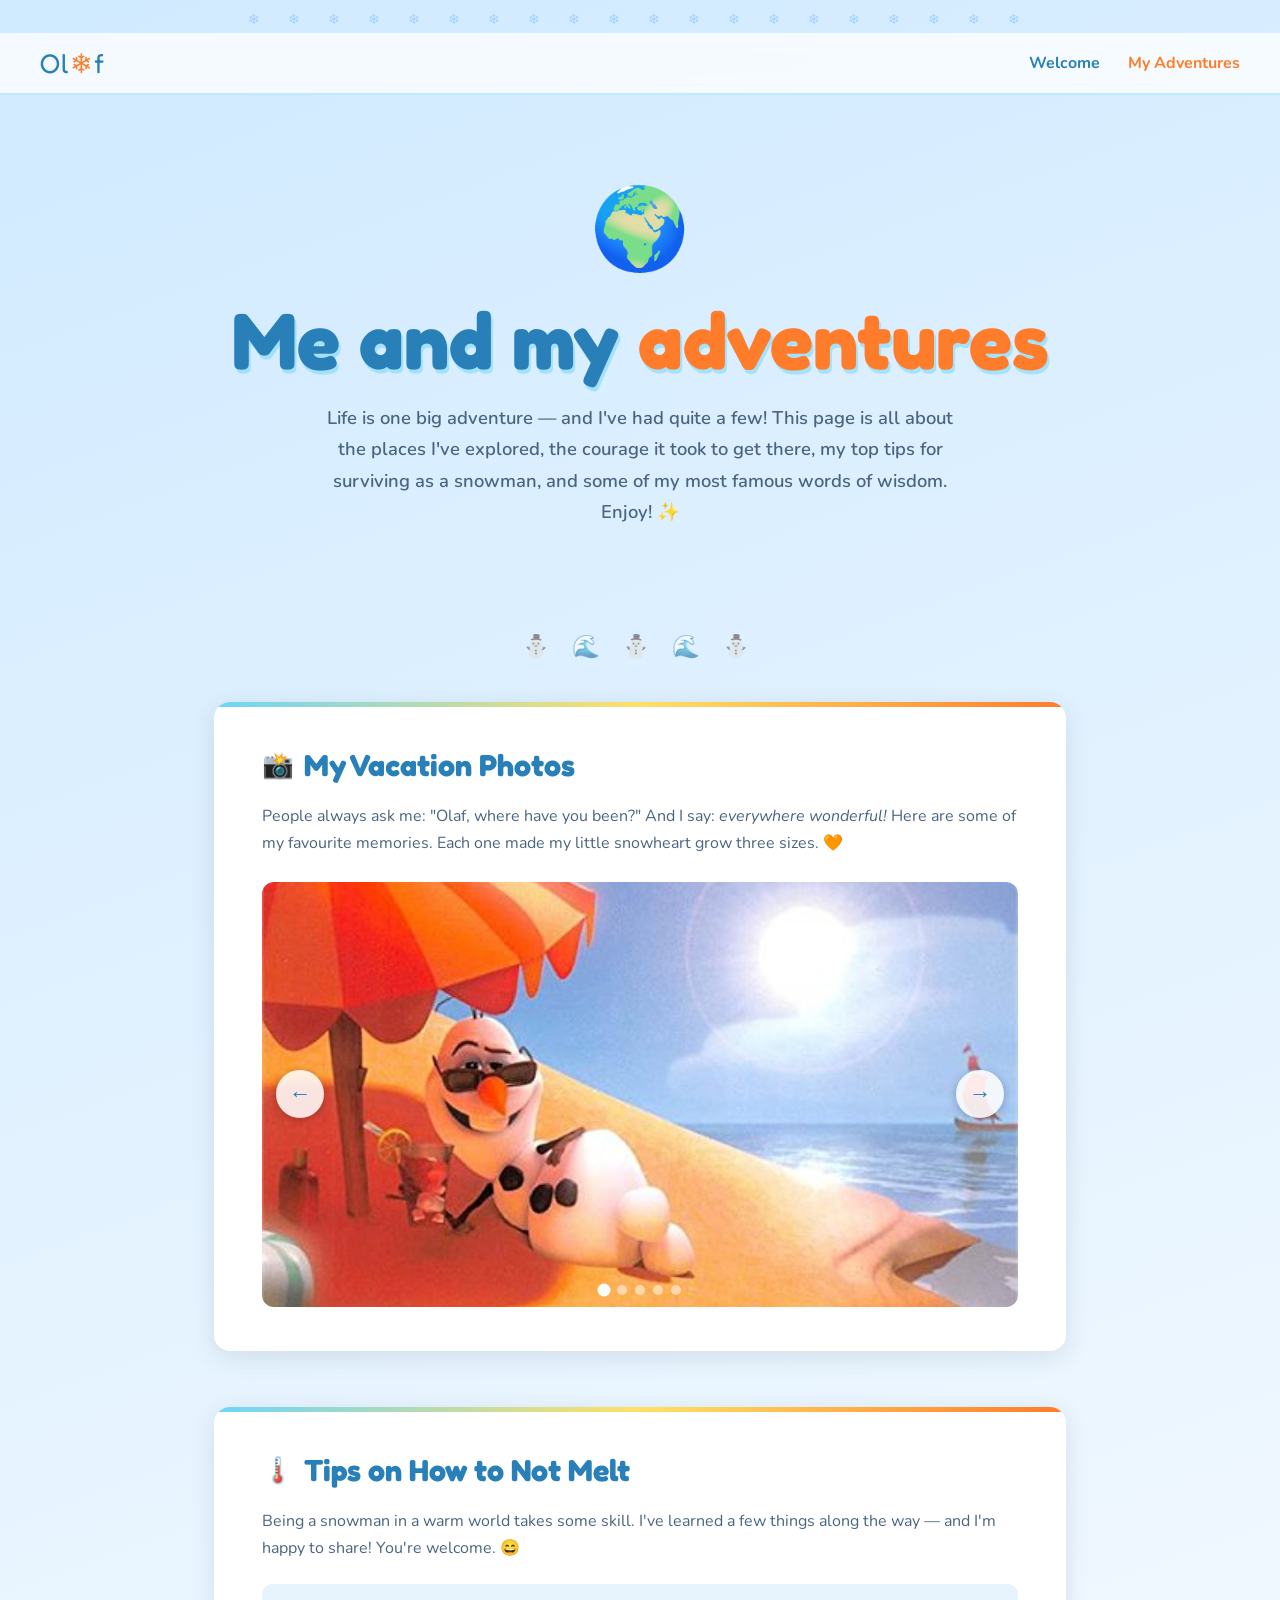
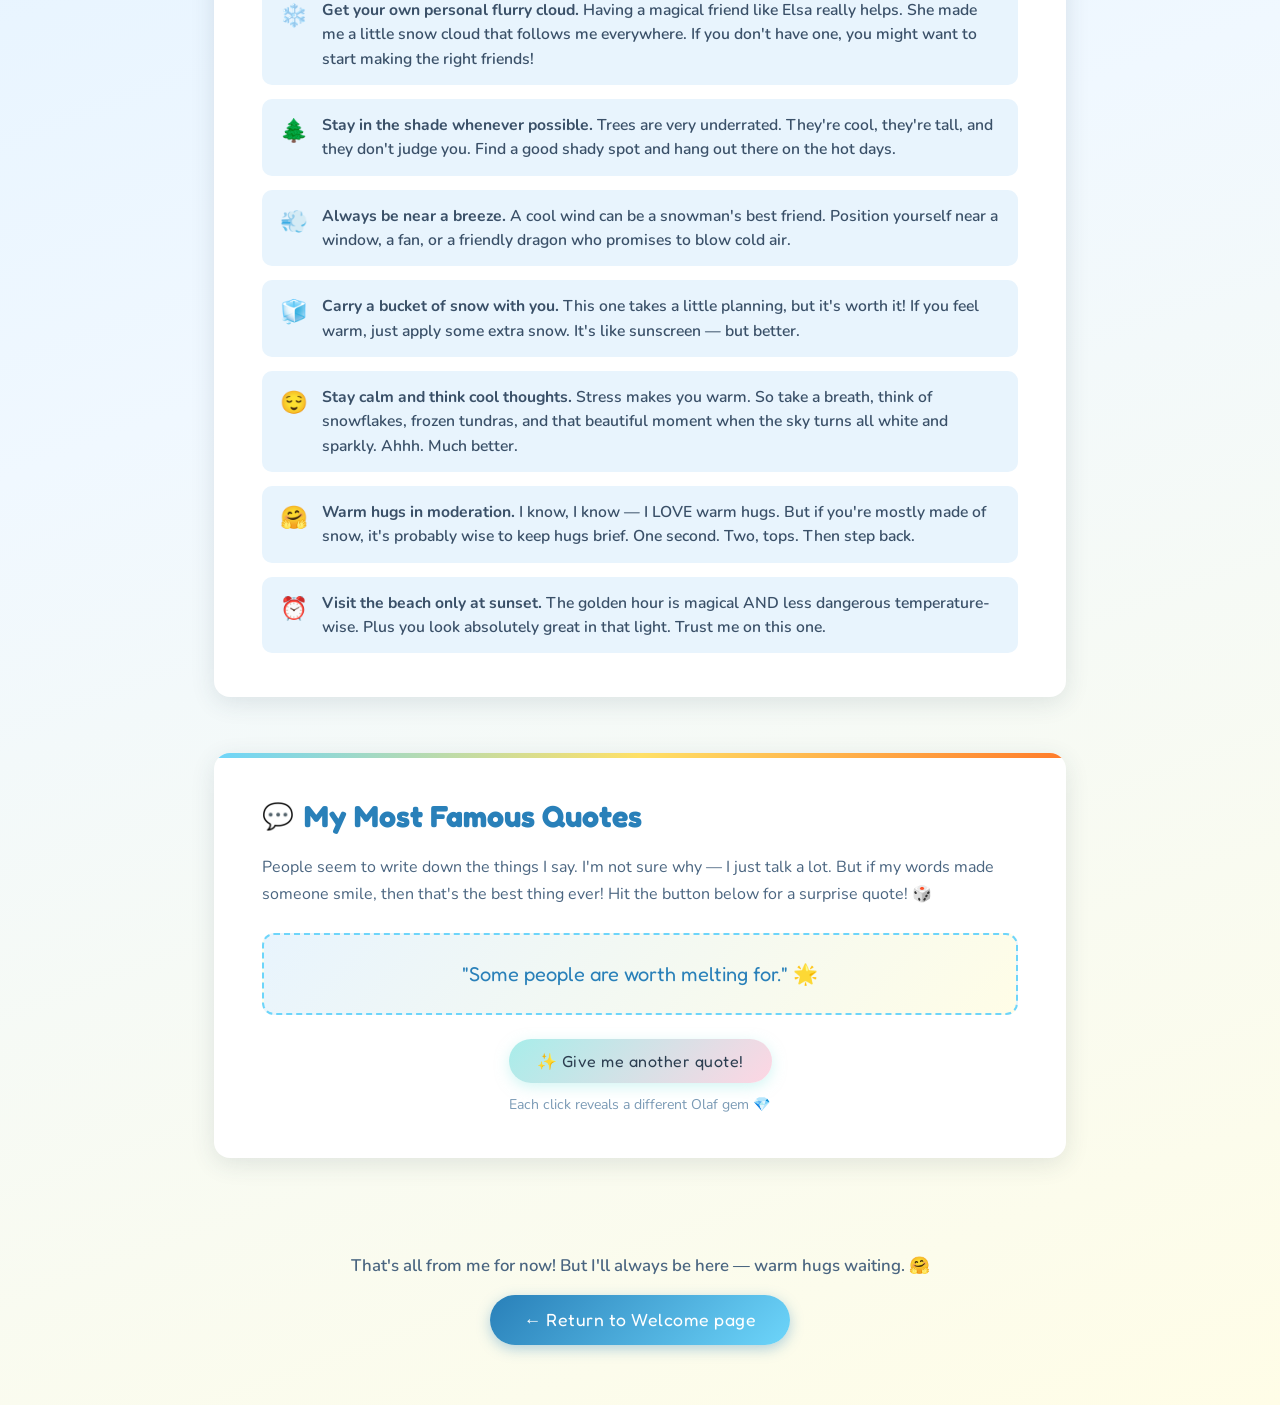
==== adventures.html @ bf069334 "start" ====
<!DOCTYPE html>
<html lang="en">
<head>
  <meta charset="UTF-8" />
  <meta name="viewport" content="width=device-width, initial-scale=1.0" />
  <title>Olaf's Adventures ❄</title>
  <link rel="stylesheet" href="styles.css" />
</head>
<body>

  <!-- NAV -->
  <nav class="navbar">
    <a href="index.html" class="logo">Ol<span>❄</span>f</a>
    <div class="nav-links">
      <a href="index.html">Welcome</a>
      <a href="adventures.html" class="active">My Adventures</a>
    </div>
  </nav>

  <!-- HERO -->
  <section class="hero">
    <span class="hero-emoji">🌍</span>
    <h1>Me and my <span>adventures</span></h1>
    <p class="subtitle">
      Life is one big adventure — and I've had quite a few! This page is all about
      the places I've explored, the courage it took to get there, my top tips for
      surviving as a snowman, and some of my most famous words of wisdom. Enjoy! ✨
    </p>
  </section>

  <div class="divider">⛄ 🌊 ⛄ 🌊 ⛄</div>


  <!-- SECTION 1: SLIDESHOW -->
  <div class="section">
    <div class="section-card">
      <h2 class="section-title">
        <span class="icon">📸</span> My Vacation Photos
      </h2>
      <p style="font-size:1rem; color:#4a6580; line-height:1.7; margin-bottom:24px;">
        People always ask me: "Olaf, where have you been?" And I say: <em>everywhere
        wonderful!</em> Here are some of my favourite memories. Each one made my
        little snowheart grow three sizes. 🧡
      </p>

      <div class="slideshow-wrapper">
        <!-- Slides container -->
        <div class="slides" id="slides">
          <img class="slide" src="public/slideshow/41jAD3VHLOL.jpg"          alt="Olaf adventure 1" />
          <img class="slide" src="public/slideshow/olaf-frozen-adventure3.png" alt="Olaf adventure 2" />
          <img class="slide" src="public/slideshow/olaf-summer-sand-castle-frozen-beach-desktop-wallpaper-cover.jpg" alt="Olaf at the beach" />
          <img class="slide" src="public/slideshow/unnamed.jpg"               alt="Olaf adventure 4" />
          <img class="slide" src="public/slideshow/x1080.jpg"                 alt="Olaf adventure 5" />
        </div>

        <!-- Arrows -->
        <button class="slide-arrow prev" id="prevBtn" aria-label="Previous photo">&#8592;</button>
        <button class="slide-arrow next" id="nextBtn" aria-label="Next photo">&#8594;</button>

        <!-- Dots -->
        <div class="slide-dots" id="dots"></div>
      </div>
    </div>
  </div>


  <!-- SECTION 2: TIPS -->
  <div class="section">
    <div class="section-card">
      <h2 class="section-title">
        <span class="icon">🌡️</span> Tips on How to Not Melt
      </h2>
      <p style="font-size:1rem; color:#4a6580; line-height:1.7; margin-bottom:22px;">
        Being a snowman in a warm world takes some skill. I've learned a few things
        along the way — and I'm happy to share! You're welcome. 😄
      </p>

      <ul class="tips-list">
        <li>
          <span class="tip-icon">❄️</span>
          <div>
            <strong>Get your own personal flurry cloud.</strong>
            Having a magical friend like Elsa really helps. She made me a little
            snow cloud that follows me everywhere. If you don't have one, you might
            want to start making the right friends!
          </div>
        </li>
        <li>
          <span class="tip-icon">🌲</span>
          <div>
            <strong>Stay in the shade whenever possible.</strong>
            Trees are very underrated. They're cool, they're tall, and they don't
            judge you. Find a good shady spot and hang out there on the hot days.
          </div>
        </li>
        <li>
          <span class="tip-icon">💨</span>
          <div>
            <strong>Always be near a breeze.</strong>
            A cool wind can be a snowman's best friend. Position yourself near a
            window, a fan, or a friendly dragon who promises to blow cold air.
          </div>
        </li>
        <li>
          <span class="tip-icon">🧊</span>
          <div>
            <strong>Carry a bucket of snow with you.</strong>
            This one takes a little planning, but it's worth it! If you feel warm,
            just apply some extra snow. It's like sunscreen — but better.
          </div>
        </li>
        <li>
          <span class="tip-icon">😌</span>
          <div>
            <strong>Stay calm and think cool thoughts.</strong>
            Stress makes you warm. So take a breath, think of snowflakes, frozen
            tundras, and that beautiful moment when the sky turns all white and
            sparkly. Ahhh. Much better.
          </div>
        </li>
        <li>
          <span class="tip-icon">🤗</span>
          <div>
            <strong>Warm hugs in moderation.</strong>
            I know, I know — I LOVE warm hugs. But if you're mostly made of snow,
            it's probably wise to keep hugs brief. One second. Two, tops. Then step back.
          </div>
        </li>
        <li>
          <span class="tip-icon">⏰</span>
          <div>
            <strong>Visit the beach only at sunset.</strong>
            The golden hour is magical AND less dangerous temperature-wise.
            Plus you look absolutely great in that light. Trust me on this one.
          </div>
        </li>
      </ul>
    </div>
  </div>


  <!-- SECTION 3: QUOTES -->
  <div class="section">
    <div class="section-card">
      <h2 class="section-title">
        <span class="icon">💬</span> My Most Famous Quotes
      </h2>
      <p style="font-size:1rem; color:#4a6580; line-height:1.7; margin-bottom:24px;">
        People seem to write down the things I say. I'm not sure why — I just talk
        a lot. But if my words made someone smile, then that's the best thing ever!
        Hit the button below for a surprise quote! 🎲
      </p>

      <div class="quotes-inner">
        <div class="quote-display" id="quoteDisplay">
          "Some people are worth melting for." 🌟
        </div>
        <button class="btn btn-quote" id="quoteBtn">
          ✨ Give me another quote!
        </button>
        <p class="quote-hint">Each click reveals a different Olaf gem 💎</p>
      </div>
    </div>
  </div>


  <!-- BACK TO PAGE 1 -->
  <div class="page-nav">
    <p style="font-size:1.05rem; color:#4a6580; margin-bottom:18px; font-weight:600;">
      That's all from me for now! But I'll always be here — warm hugs waiting. 🤗
    </p>
    <a href="index.html" class="btn btn-secondary">← Return to Welcome page</a>
  </div>


  <script>
    /* =========================================
       SLIDESHOW
    ========================================= */
    const slidesEl   = document.getElementById('slides');
    const prevBtn    = document.getElementById('prevBtn');
    const nextBtn    = document.getElementById('nextBtn');
    const dotsEl     = document.getElementById('dots');
    const totalSlides = slidesEl.children.length;
    let current      = 0;
    let autoTimer;

    // Build dots
    for (let i = 0; i < totalSlides; i++) {
      const dot = document.createElement('button');
      dot.className = 'dot' + (i === 0 ? ' active' : '');
      dot.setAttribute('aria-label', 'Go to photo ' + (i + 1));
      dot.addEventListener('click', () => goTo(i));
      dotsEl.appendChild(dot);
    }

    function updateDots() {
      document.querySelectorAll('.dot').forEach((d, i) => {
        d.classList.toggle('active', i === current);
      });
    }

    function goTo(index) {
      current = (index + totalSlides) % totalSlides;
      slidesEl.style.transform = `translateX(-${current * 100}%)`;
      updateDots();
    }

    function next() { goTo(current + 1); }
    function prev() { goTo(current - 1); }

    nextBtn.addEventListener('click', () => { next(); resetTimer(); });
    prevBtn.addEventListener('click', () => { prev(); resetTimer(); });

    function startTimer() {
      autoTimer = setInterval(next, 3500);
    }
    function resetTimer() {
      clearInterval(autoTimer);
      startTimer();
    }
    startTimer();


    /* =========================================
       QUOTES ROULETTE
    ========================================= */
    const quotes = [
      '"Some people are worth melting for." 🌟',
      '"I like warm hugs!" 🤗',
      '"Oh, I don\'t know why, but I\'ve always loved the idea of summer." ☀️',
      '"Love is putting someone else\'s needs before yours." 💛',
      '"An act of true love will thaw a frozen heart." ❄️',
      '"Who\'s the funky-looking donkey over there? That\'s Sven!" 🦌',
      '"You hesitated, so clearly you\'re not okay." 😌',
      '"I\'m Olaf and I like warm hugs! Although, I\'ll take a regular hug." 🙌',
      '"Hands down, this is the best day of my life. And quite possibly the last." 😅',
      '"Why are you hanging off the earth like a bat?" 🦇',
      '"The sky\'s awake, so I\'m awake, so we have to play!" 🌌',
      '"I\'ve always loved the idea of summer — and now I\'m in it!" 🌺',
    ];

    let lastIndex = 0;
    const quoteDisplay = document.getElementById('quoteDisplay');
    const quoteBtn     = document.getElementById('quoteBtn');

    quoteBtn.addEventListener('click', () => {
      // Pick a different quote from last shown
      let next;
      do {
        next = Math.floor(Math.random() * quotes.length);
      } while (next === lastIndex && quotes.length > 1);
      lastIndex = next;

      // Fade out → update → fade in
      quoteDisplay.classList.add('fade');
      setTimeout(() => {
        quoteDisplay.textContent = quotes[next];
        quoteDisplay.classList.remove('fade');
      }, 300);
    });
  </script>

</body>
</html>
---- styles.css ----
/* ========================================
   OLAF'S WEBSITE — Global Styles
   ======================================== */

@import url('https://fonts.googleapis.com/css2?family=Fredoka+One&family=Nunito:wght@400;600;700;800&display=swap');

/* ---- Reset & Base ---- */
*, *::before, *::after {
  box-sizing: border-box;
  margin: 0;
  padding: 0;
}

:root {
  --sky-blue:    #6dd5fa;
  --deep-blue:   #2980b9;
  --snow-white:  #f0f8ff;
  --warm-yellow: #ffe066;
  --carrot:      #ff7c2a;
  --dark-text:   #2c3e50;
  --light-text:  #ffffff;
  --soft-bg:     #e8f4fd;
  --section-bg:  #ffffff;
  --accent:      #a8edea;
  --border-r:    16px;
  --shadow:      0 6px 24px rgba(44,62,80,0.12);
}

html {
  scroll-behavior: smooth;
}

body {
  font-family: 'Nunito', sans-serif;
  background: linear-gradient(160deg, #d0eaff 0%, #f0f8ff 60%, #fffde7 100%);
  min-height: 100vh;
  color: var(--dark-text);
}

/* ---- Snowflake decoration ---- */
body::before {
  content: '❄ ❄ ❄ ❄ ❄ ❄ ❄ ❄ ❄ ❄ ❄ ❄ ❄ ❄ ❄ ❄ ❄ ❄ ❄ ❄';
  display: block;
  text-align: center;
  letter-spacing: 12px;
  font-size: 14px;
  color: rgba(100,180,255,0.45);
  padding: 10px 0 4px;
  overflow: hidden;
  white-space: nowrap;
}

/* ---- Navigation Bar ---- */
.navbar {
  display: flex;
  align-items: center;
  justify-content: space-between;
  padding: 14px 40px;
  background: rgba(255,255,255,0.75);
  backdrop-filter: blur(10px);
  border-bottom: 2px solid rgba(109,213,250,0.4);
  position: sticky;
  top: 0;
  z-index: 100;
}

.navbar .logo {
  font-family: 'Fredoka One', cursive;
  font-size: 1.7rem;
  color: var(--deep-blue);
  text-decoration: none;
  letter-spacing: 1px;
}

.navbar .logo span {
  color: var(--carrot);
}

.nav-links a {
  text-decoration: none;
  font-weight: 700;
  color: var(--deep-blue);
  margin-left: 24px;
  font-size: 1rem;
  transition: color 0.2s;
}

.nav-links a:hover,
.nav-links a.active {
  color: var(--carrot);
}

/* ---- Hero Section ---- */
.hero {
  text-align: center;
  padding: 80px 20px 60px;
  position: relative;
}

.hero-emoji {
  font-size: 5rem;
  display: block;
  margin-bottom: 12px;
  animation: bounce 2.2s infinite;
}

@keyframes bounce {
  0%, 100% { transform: translateY(0); }
  50%       { transform: translateY(-14px); }
}

.hero h1 {
  font-family: 'Fredoka One', cursive;
  font-size: clamp(2.8rem, 7vw, 5rem);
  color: var(--deep-blue);
  line-height: 1.1;
  text-shadow: 2px 4px 0px rgba(109,213,250,0.5);
  margin-bottom: 18px;
}

.hero h1 span {
  color: var(--carrot);
}

.hero .subtitle {
  max-width: 640px;
  margin: 0 auto 36px;
  font-size: 1.15rem;
  line-height: 1.7;
  color: #4a6580;
  font-weight: 600;
}

/* ---- Buttons ---- */
.btn {
  display: inline-block;
  padding: 14px 34px;
  border-radius: 50px;
  font-family: 'Fredoka One', cursive;
  font-size: 1.1rem;
  letter-spacing: 0.5px;
  text-decoration: none;
  cursor: pointer;
  border: none;
  transition: transform 0.15s, box-shadow 0.15s;
}

.btn:hover {
  transform: translateY(-3px);
  box-shadow: 0 8px 20px rgba(0,0,0,0.15);
}

.btn:active {
  transform: translateY(0);
}

.btn-primary {
  background: linear-gradient(135deg, var(--carrot), #ffae42);
  color: #fff;
  box-shadow: 0 4px 14px rgba(255,124,42,0.4);
}

.btn-secondary {
  background: linear-gradient(135deg, var(--deep-blue), var(--sky-blue));
  color: #fff;
  box-shadow: 0 4px 14px rgba(41,128,185,0.35);
}

.btn-quote {
  background: linear-gradient(135deg, #a8edea, #fed6e3);
  color: var(--dark-text);
  font-size: 1rem;
  padding: 12px 28px;
  box-shadow: 0 4px 14px rgba(168,237,234,0.5);
}

/* ---- Section wrapper ---- */
.section {
  max-width: 900px;
  margin: 0 auto 56px;
  padding: 0 24px;
}

.section-card {
  background: var(--section-bg);
  border-radius: var(--border-r);
  padding: 44px 48px;
  box-shadow: var(--shadow);
  position: relative;
  overflow: hidden;
}

.section-card::before {
  content: '';
  position: absolute;
  top: 0; left: 0; right: 0;
  height: 5px;
  background: linear-gradient(90deg, var(--sky-blue), var(--warm-yellow), var(--carrot));
}

.section-title {
  font-family: 'Fredoka One', cursive;
  font-size: 1.9rem;
  color: var(--deep-blue);
  margin-bottom: 20px;
  display: flex;
  align-items: center;
  gap: 10px;
}

.section-title .icon {
  font-size: 1.6rem;
}

/* ---- About Me (Page 1) ---- */
.about-grid {
  display: grid;
  grid-template-columns: 1fr 1fr;
  gap: 28px;
  margin-top: 20px;
}

.about-item {
  background: var(--soft-bg);
  border-radius: 12px;
  padding: 22px 24px;
  border-left: 4px solid var(--sky-blue);
}

.about-item h3 {
  font-family: 'Fredoka One', cursive;
  font-size: 1.1rem;
  color: var(--deep-blue);
  margin-bottom: 8px;
}

.about-item p {
  font-size: 0.97rem;
  line-height: 1.65;
  color: #4a6580;
}

@media (max-width: 600px) {
  .about-grid { grid-template-columns: 1fr; }
  .section-card { padding: 28px 22px; }
  .navbar { padding: 12px 18px; }
}

/* ---- Slideshow ---- */
.slideshow-wrapper {
  position: relative;
  border-radius: 12px;
  overflow: hidden;
  background: #000;
  aspect-ratio: 16/9;
  max-height: 480px;
}

.slides {
  display: flex;
  height: 100%;
  transition: transform 0.5s ease;
}

.slide {
  min-width: 100%;
  height: 100%;
  object-fit: cover;
  display: block;
}

.slide-arrow {
  position: absolute;
  top: 50%;
  transform: translateY(-50%);
  background: rgba(255,255,255,0.85);
  border: none;
  border-radius: 50%;
  width: 48px;
  height: 48px;
  font-size: 1.4rem;
  cursor: pointer;
  z-index: 10;
  transition: background 0.2s, transform 0.15s;
  display: flex;
  align-items: center;
  justify-content: center;
  box-shadow: 0 2px 10px rgba(0,0,0,0.25);
  color: var(--deep-blue);
}

.slide-arrow:hover {
  background: #fff;
  transform: translateY(-50%) scale(1.1);
}

.slide-arrow.prev { left: 14px; }
.slide-arrow.next { right: 14px; }

.slide-dots {
  position: absolute;
  bottom: 12px;
  left: 50%;
  transform: translateX(-50%);
  display: flex;
  gap: 8px;
}

.dot {
  width: 10px;
  height: 10px;
  border-radius: 50%;
  background: rgba(255,255,255,0.5);
  border: none;
  cursor: pointer;
  transition: background 0.2s, transform 0.2s;
}

.dot.active {
  background: #fff;
  transform: scale(1.3);
}

/* ---- Tips list ---- */
.tips-list {
  list-style: none;
  display: flex;
  flex-direction: column;
  gap: 14px;
  margin-top: 8px;
}

.tips-list li {
  display: flex;
  align-items: flex-start;
  gap: 14px;
  background: var(--soft-bg);
  border-radius: 10px;
  padding: 14px 18px;
  font-size: 0.98rem;
  line-height: 1.55;
  font-weight: 600;
  color: #3a5068;
}

.tips-list li .tip-icon {
  font-size: 1.4rem;
  flex-shrink: 0;
  margin-top: 1px;
}

/* ---- Quotes ---- */
.quotes-inner {
  text-align: center;
}

.quote-display {
  min-height: 80px;
  display: flex;
  align-items: center;
  justify-content: center;
  background: linear-gradient(135deg, #e8f4fd, #fffde7);
  border-radius: 12px;
  padding: 24px 32px;
  margin-bottom: 24px;
  font-family: 'Fredoka One', cursive;
  font-size: 1.25rem;
  color: var(--deep-blue);
  line-height: 1.5;
  transition: opacity 0.3s;
  border: 2px dashed var(--sky-blue);
}

.quote-display.fade {
  opacity: 0;
}

.quote-hint {
  font-size: 0.88rem;
  color: #7a9ab5;
  margin-top: 12px;
}

/* ---- Page footer nav ---- */
.page-nav {
  text-align: center;
  padding: 40px 20px 60px;
}

/* ---- Divider ---- */
.divider {
  text-align: center;
  font-size: 1.4rem;
  letter-spacing: 8px;
  color: rgba(109,213,250,0.6);
  margin: 8px 0 40px;
}
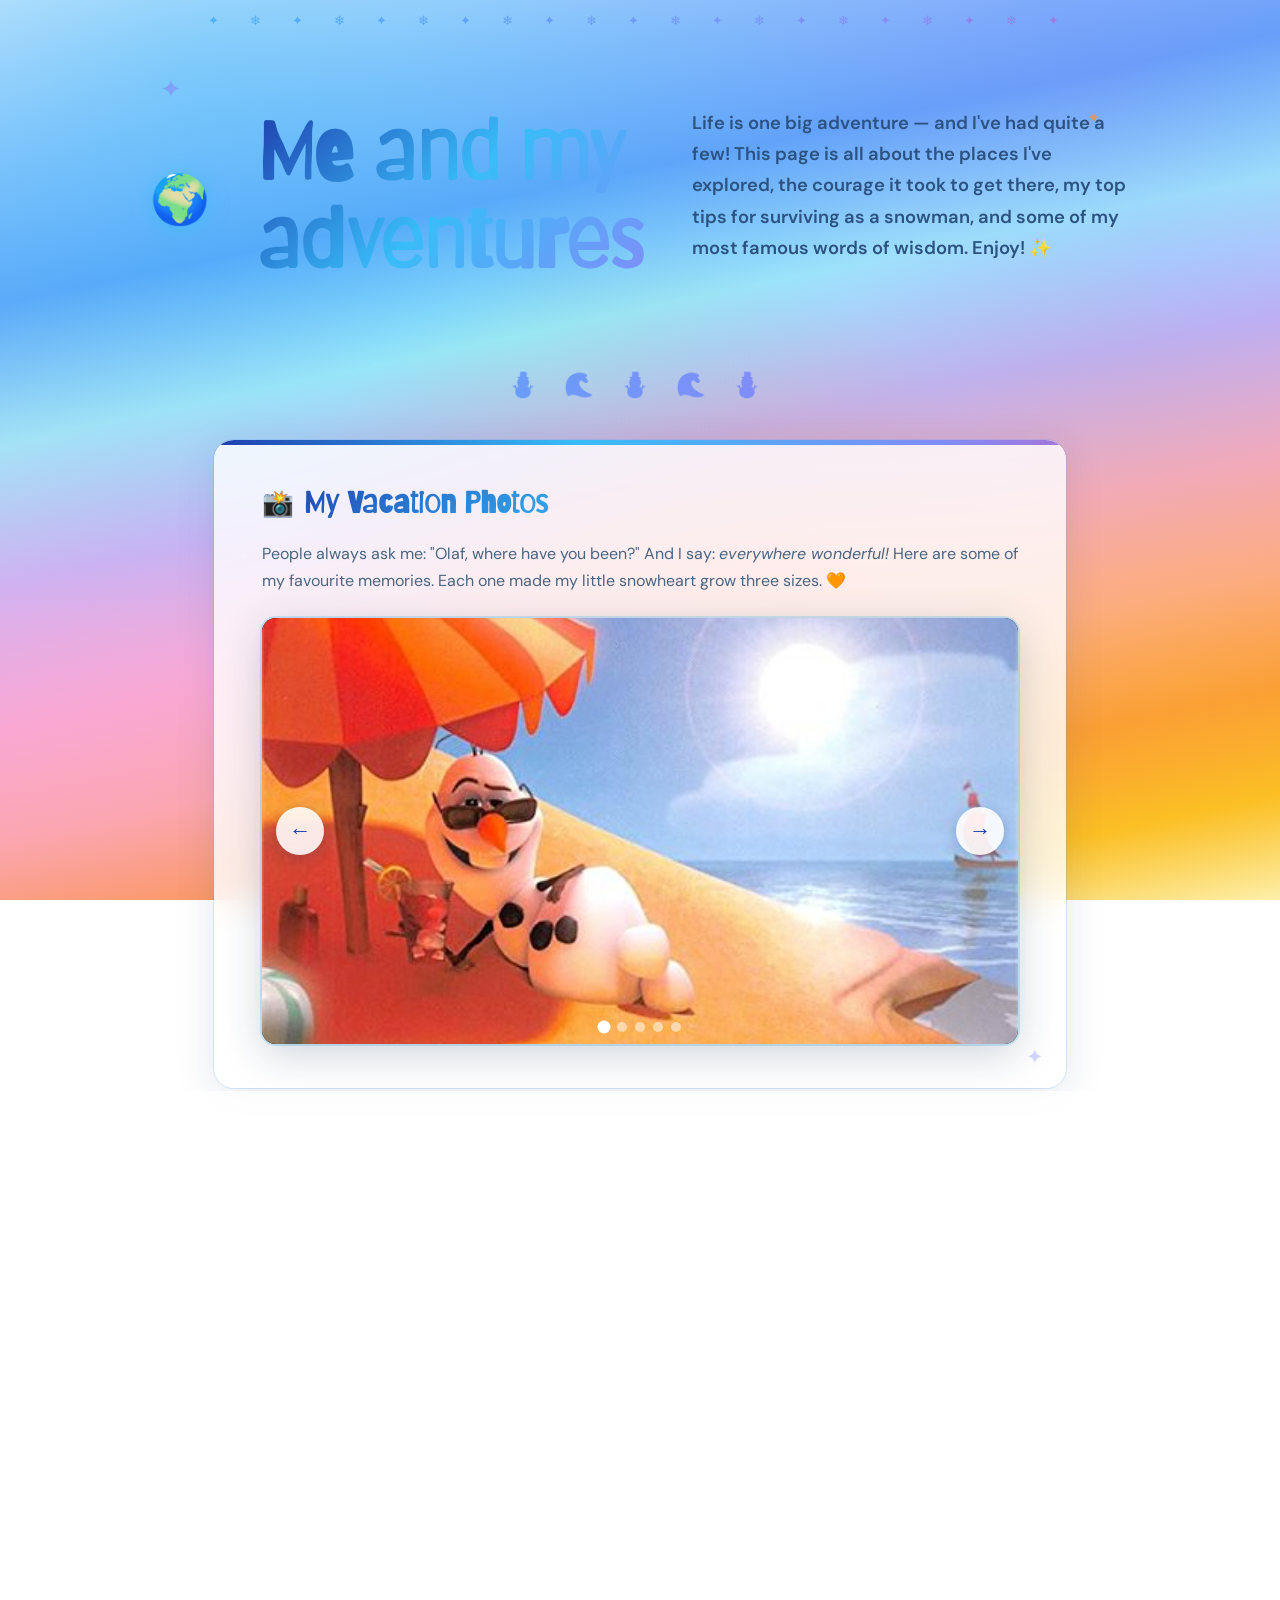
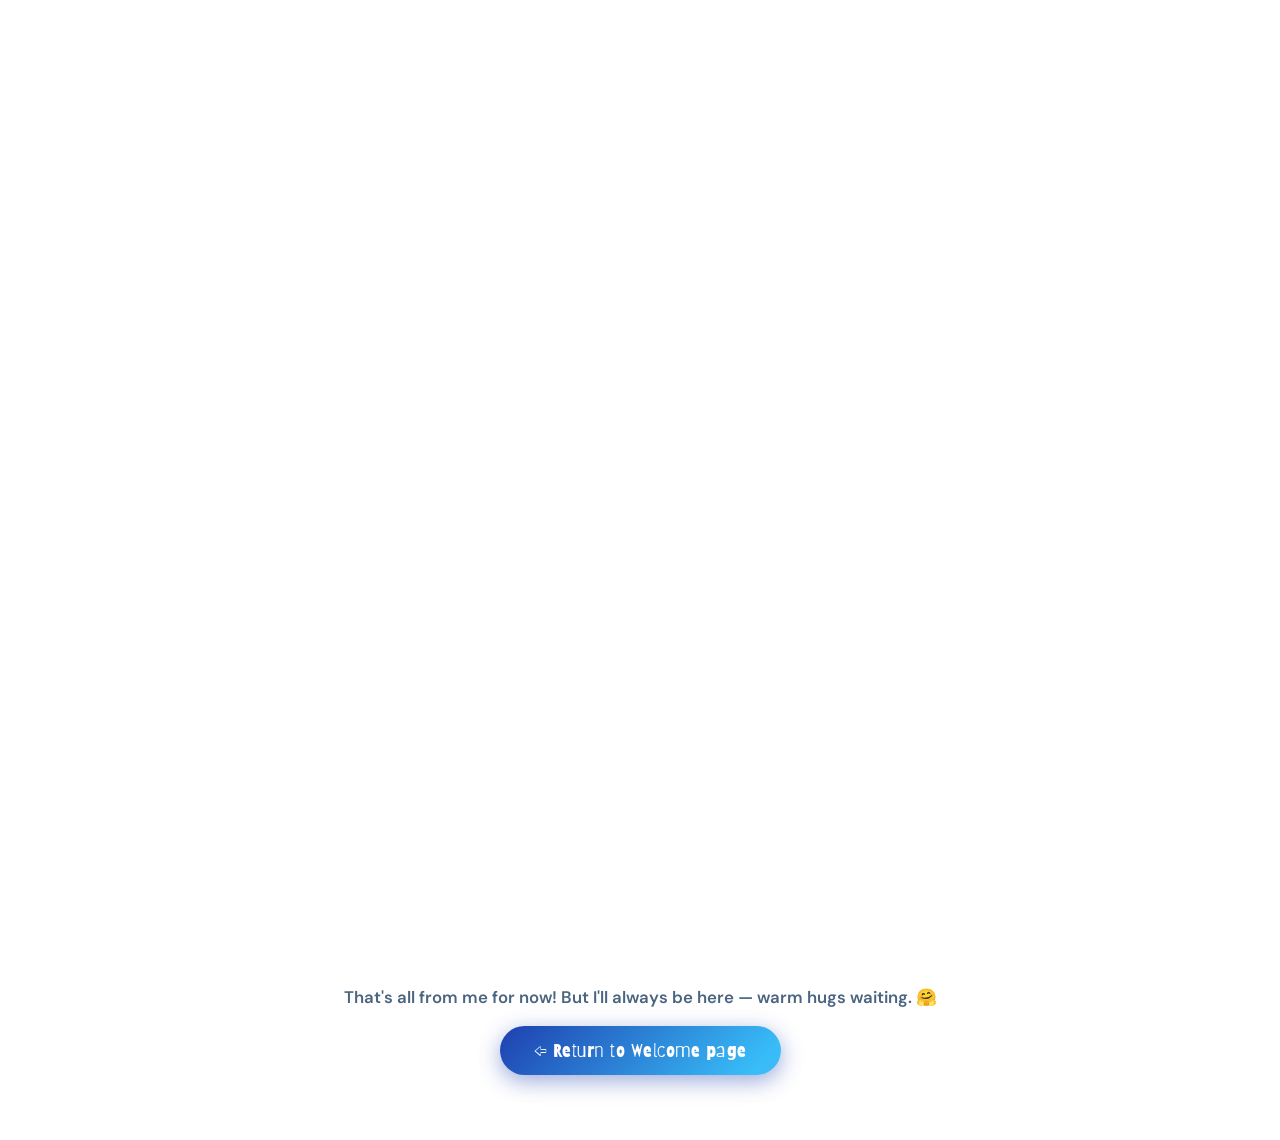
==== commit 7bd06a15: "quptes" ====
--- a/adventures.html
+++ b/adventures.html
@@ -7,15 +7,6 @@
   <link rel="stylesheet" href="styles.css" />
 </head>
 <body>
-
-  <!-- NAV -->
-  <nav class="navbar">
-    <a href="index.html" class="logo">Ol<span>❄</span>f</a>
-    <div class="nav-links">
-      <a href="index.html">Welcome</a>
-      <a href="adventures.html" class="active">My Adventures</a>
-    </div>
-  </nav>
 
   <!-- HERO -->
   <section class="hero">
@@ -159,6 +150,11 @@
           ✨ Give me another quote!
         </button>
         <p class="quote-hint">Each click reveals a different Olaf gem 💎</p>
+
+        <div class="quote-history" id="quoteHistory">
+          <h3 class="quote-history-title">🕰️ Recent Quotes</h3>
+          <ol class="quote-history-list" id="quoteHistoryList"></ol>
+        </div>
       </div>
     </div>
   </div>
@@ -241,8 +237,24 @@
     ];
 
     let lastIndex = 0;
-    const quoteDisplay = document.getElementById('quoteDisplay');
-    const quoteBtn     = document.getElementById('quoteBtn');
+    const quoteDisplay     = document.getElementById('quoteDisplay');
+    const quoteBtn         = document.getElementById('quoteBtn');
+    const quoteHistoryList = document.getElementById('quoteHistoryList');
+    const quoteHistory     = document.getElementById('quoteHistory');
+    const historyItems     = [];
+
+    function updateHistoryList() {
+      quoteHistoryList.innerHTML = '';
+      historyItems.forEach(text => {
+        const li = document.createElement('li');
+        li.textContent = text;
+        quoteHistoryList.appendChild(li);
+      });
+      quoteHistory.style.display = historyItems.length > 0 ? 'block' : 'none';
+    }
+
+    // Hide history section until there's something to show
+    quoteHistory.style.display = 'none';
 
     quoteBtn.addEventListener('click', () => {
       // Pick a different quote from last shown
@@ -250,6 +262,13 @@
       do {
         next = Math.floor(Math.random() * quotes.length);
       } while (next === lastIndex && quotes.length > 1);
+
+      // Add currently displayed quote to history before replacing it
+      const current = quoteDisplay.textContent.trim();
+      historyItems.unshift(current);
+      if (historyItems.length > 3) historyItems.pop();
+      updateHistoryList();
+
       lastIndex = next;
 
       // Fade out → update → fade in
--- a/styles.css
+++ b/styles.css
@@ -1,8 +1,8 @@
 /* ========================================
-   OLAF'S WEBSITE — Global Styles
+   OLAF'S WEBSITE — Global Styles (Magical Edition)
    ======================================== */
 
-@import url('https://fonts.googleapis.com/css2?family=Fredoka+One&family=Nunito:wght@400;600;700;800&display=swap');
+@import url('https://fonts.googleapis.com/css2?family=Barriecito&family=DM+Sans:wght@400;500;600;700&display=swap');
 
 /* ---- Reset & Base ---- */
 *, *::before, *::after {
@@ -12,123 +12,213 @@
 }
 
 :root {
-  --sky-blue:    #6dd5fa;
-  --deep-blue:   #2980b9;
-  --snow-white:  #f0f8ff;
-  --warm-yellow: #ffe066;
-  --carrot:      #ff7c2a;
-  --dark-text:   #2c3e50;
-  --light-text:  #ffffff;
-  --soft-bg:     #e8f4fd;
-  --section-bg:  #ffffff;
-  --accent:      #a8edea;
-  --border-r:    16px;
-  --shadow:      0 6px 24px rgba(44,62,80,0.12);
+  /* Blues spectrum */
+  --midnight:      #0a1628;
+  --royal-blue:    #1e40af;
+  --deep-blue:     #1a56db;
+  --cobalt:        #2563eb;
+  --sky-blue:      #38bdf8;
+  --cornflower:    #60a5fa;
+  --ice-blue:      #bae6fd;
+  --periwinkle:    #818cf8;
+  --teal:          #2dd4bf;
+  --baby-blue:     #dbeafe;
+
+  /* Sunset spectrum */
+  --sunset-violet: #7c3aed;
+  --sunset-purple: #a855f7;
+  --sunset-magenta:#ec4899;
+  --sunset-pink:   #f9a8d4;
+  --sunset-coral:  #fb7185;
+  --sunset-orange: #fb923c;
+  --carrot:        #f97316;
+  --sunset-gold:   #fbbf24;
+
+  /* Legacy (kept for compatibility) */
+  --snow-white:    #f0f8ff;
+  --warm-yellow:   #fbbf24;
+  --accent:        #a8edea;
+
+  --dark-text:     #1e3a5f;
+  --light-text:    #ffffff;
+  --soft-bg:       rgba(219, 234, 254, 0.65);
+  --section-bg:    rgba(255, 255, 255, 0.80);
+  --border-r:      20px;
+  --shadow:        0 8px 40px rgba(30, 58, 95, 0.14), 0 0 0 1px rgba(96, 165, 250, 0.2);
 }
 
 html {
   scroll-behavior: smooth;
 }
 
+/* ---- Animations ---- */
+@keyframes shimmer {
+  0%   { background-position: -300% center; }
+  100% { background-position: 300% center; }
+}
+
+@keyframes float {
+  0%, 100% { transform: translateY(0) rotate(-1.5deg); }
+  50%       { transform: translateY(-20px) rotate(1.5deg); }
+}
+
+@keyframes sparkle {
+  0%, 100% { opacity: 0; transform: scale(0) rotate(0deg); }
+  50%       { opacity: 1; transform: scale(1.2) rotate(180deg); }
+}
+
+@keyframes pulse-glow {
+  0%, 100% { box-shadow: 0 8px 40px rgba(30,58,95,0.12), 0 0 0 1px rgba(96,165,250,0.2); }
+  50%       { box-shadow: 0 8px 48px rgba(56,189,248,0.22), 0 0 0 1px rgba(129,140,248,0.35); }
+}
+
+/* ---- Body: full blue-to-sunset gradient ---- */
 body {
-  font-family: 'Nunito', sans-serif;
-  background: linear-gradient(160deg, #d0eaff 0%, #f0f8ff 60%, #fffde7 100%);
+  font-family: 'DM Sans', sans-serif;
+  background:
+    radial-gradient(ellipse at 15% 8%,  rgba(56,189,248,0.4) 0%, transparent 48%),
+    radial-gradient(ellipse at 85% 6%,  rgba(129,140,248,0.35) 0%, transparent 44%),
+    radial-gradient(ellipse at 50% 92%, rgba(251,146,60,0.45) 0%, transparent 50%),
+    radial-gradient(ellipse at 8%  78%, rgba(249,168,212,0.4) 0%, transparent 44%),
+    radial-gradient(ellipse at 92% 75%, rgba(251,191,36,0.35) 0%, transparent 44%),
+    linear-gradient(168deg,
+      #dbeafe  0%,
+      #93c5fd 14%,
+      #60a5fa 26%,
+      #a5f3fc 38%,
+      #c4b5fd 50%,
+      #f9a8d4 62%,
+      #fca5a1 72%,
+      #fb923c 82%,
+      #fbbf24 91%,
+      #fef9c3 100%
+    );
+  background-attachment: fixed;
   min-height: 100vh;
   color: var(--dark-text);
 }
 
 /* ---- Snowflake decoration ---- */
 body::before {
-  content: '❄ ❄ ❄ ❄ ❄ ❄ ❄ ❄ ❄ ❄ ❄ ❄ ❄ ❄ ❄ ❄ ❄ ❄ ❄ ❄';
+  content: '✦ ❄ ✦ ❄ ✦ ❄ ✦ ❄ ✦ ❄ ✦ ❄ ✦ ❄ ✦ ❄ ✦ ❄ ✦ ❄ ✦';
   display: block;
   text-align: center;
-  letter-spacing: 12px;
-  font-size: 14px;
-  color: rgba(100,180,255,0.45);
-  padding: 10px 0 4px;
+  letter-spacing: 14px;
+  font-size: 13px;
+  background: linear-gradient(90deg,
+    #38bdf8, #818cf8, #ec4899, #fb923c, #fbbf24, #38bdf8, #818cf8
+  );
+  background-size: 400% auto;
+  -webkit-background-clip: text;
+  -webkit-text-fill-color: transparent;
+  background-clip: text;
+  animation: shimmer 5s linear infinite;
+  padding: 12px 0 6px;
   overflow: hidden;
   white-space: nowrap;
 }
 
-/* ---- Navigation Bar ---- */
-.navbar {
-  display: flex;
-  align-items: center;
-  justify-content: space-between;
-  padding: 14px 40px;
-  background: rgba(255,255,255,0.75);
-  backdrop-filter: blur(10px);
-  border-bottom: 2px solid rgba(109,213,250,0.4);
-  position: sticky;
-  top: 0;
-  z-index: 100;
-}
-
-.navbar .logo {
-  font-family: 'Fredoka One', cursive;
-  font-size: 1.7rem;
-  color: var(--deep-blue);
-  text-decoration: none;
-  letter-spacing: 1px;
-}
-
-.navbar .logo span {
-  color: var(--carrot);
-}
-
-.nav-links a {
-  text-decoration: none;
-  font-weight: 700;
-  color: var(--deep-blue);
-  margin-left: 24px;
-  font-size: 1rem;
-  transition: color 0.2s;
-}
-
-.nav-links a:hover,
-.nav-links a.active {
-  color: var(--carrot);
-}
-
 /* ---- Hero Section ---- */
 .hero {
-  text-align: center;
-  padding: 80px 20px 60px;
+  display: flex;
+  align-items: center;
+  justify-content: center;
+  gap: 48px;
+  padding: 72px 60px 60px;
+  max-width: 1100px;
+  margin: 0 auto;
   position: relative;
 }
 
+/* Floating sparkles */
+.hero::before {
+  content: '✦';
+  position: absolute;
+  top: 38px; left: 70px;
+  font-size: 1.6rem;
+  color: rgba(129, 140, 248, 0.65);
+  animation: sparkle 2.6s ease-in-out infinite;
+  pointer-events: none;
+}
+.hero::after {
+  content: '✦';
+  position: absolute;
+  top: 72px; right: 90px;
+  font-size: 1rem;
+  color: rgba(251, 146, 60, 0.7);
+  animation: sparkle 3.4s ease-in-out infinite 0.9s;
+  pointer-events: none;
+}
+
+.hero-text {
+  flex: 1;
+  min-width: 0;
+}
+
+.hero-image {
+  flex: 0 0 auto;
+  display: flex;
+  align-items: center;
+  justify-content: center;
+}
+
+.hero-image img {
+  width: clamp(220px, 28vw, 380px);
+  height: auto;
+  filter:
+    drop-shadow(0 16px 40px rgba(56,189,248,0.45))
+    drop-shadow(0 4px 14px rgba(251,146,60,0.25));
+  animation: float 3.2s ease-in-out infinite;
+}
+
 .hero-emoji {
-  font-size: 5rem;
+  font-size: 3rem;
   display: block;
-  margin-bottom: 12px;
-  animation: bounce 2.2s infinite;
-}
-
-@keyframes bounce {
-  0%, 100% { transform: translateY(0); }
-  50%       { transform: translateY(-14px); }
+  margin-bottom: 10px;
+  filter: drop-shadow(0 4px 10px rgba(56,189,248,0.6));
 }
 
 .hero h1 {
-  font-family: 'Fredoka One', cursive;
+  font-family: 'Barriecito', cursive;
   font-size: clamp(2.8rem, 7vw, 5rem);
-  color: var(--deep-blue);
   line-height: 1.1;
-  text-shadow: 2px 4px 0px rgba(109,213,250,0.5);
   margin-bottom: 18px;
-}
-
-.hero h1 span {
-  color: var(--carrot);
-}
+  background: linear-gradient(135deg,
+    #1e40af 0%,
+    #38bdf8 25%,
+    #818cf8 50%,
+    #ec4899 72%,
+    #fb923c 88%,
+    #fbbf24 100%
+  );
+  background-size: 250% auto;
+  -webkit-background-clip: text;
+  -webkit-text-fill-color: transparent;
+  background-clip: text;
+  animation: shimmer 6s linear infinite;
+}
+
 
 .hero .subtitle {
-  max-width: 640px;
-  margin: 0 auto 36px;
+  max-width: 520px;
+  margin: 0 0 36px;
   font-size: 1.15rem;
   line-height: 1.7;
-  color: #4a6580;
+  color: #2c5282;
   font-weight: 600;
+}
+
+@media (max-width: 700px) {
+  .hero {
+    flex-direction: column-reverse;
+    text-align: center;
+    padding: 48px 20px 40px;
+    gap: 28px;
+  }
+  .hero .subtitle {
+    margin: 0 auto 28px;
+  }
+  .hero::before, .hero::after { display: none; }
 }
 
 /* ---- Buttons ---- */
@@ -136,18 +226,32 @@
   display: inline-block;
   padding: 14px 34px;
   border-radius: 50px;
-  font-family: 'Fredoka One', cursive;
+  font-family: 'Barriecito', cursive;
   font-size: 1.1rem;
   letter-spacing: 0.5px;
   text-decoration: none;
   cursor: pointer;
   border: none;
-  transition: transform 0.15s, box-shadow 0.15s;
+  transition: transform 0.15s, box-shadow 0.15s, filter 0.15s;
+  position: relative;
+  overflow: hidden;
+}
+
+.btn::after {
+  content: '';
+  position: absolute;
+  inset: 0;
+  background: rgba(255, 255, 255, 0);
+  transition: background 0.2s;
+}
+
+.btn:hover::after {
+  background: rgba(255, 255, 255, 0.18);
 }
 
 .btn:hover {
-  transform: translateY(-3px);
-  box-shadow: 0 8px 20px rgba(0,0,0,0.15);
+  transform: translateY(-4px);
+  filter: brightness(1.08);
 }
 
 .btn:active {
@@ -155,23 +259,29 @@
 }
 
 .btn-primary {
-  background: linear-gradient(135deg, var(--carrot), #ffae42);
+  background: linear-gradient(135deg, #f97316, #fbbf24, #fb923c, #f97316);
+  background-size: 300% auto;
   color: #fff;
-  box-shadow: 0 4px 14px rgba(255,124,42,0.4);
+  box-shadow: 0 6px 22px rgba(249,115,22,0.5);
+  animation: shimmer 4s linear infinite;
 }
 
 .btn-secondary {
-  background: linear-gradient(135deg, var(--deep-blue), var(--sky-blue));
+  background: linear-gradient(135deg, #1e40af, #38bdf8, #818cf8, #1e40af);
+  background-size: 300% auto;
   color: #fff;
-  box-shadow: 0 4px 14px rgba(41,128,185,0.35);
+  box-shadow: 0 6px 22px rgba(30,64,175,0.45);
+  animation: shimmer 4s linear infinite;
 }
 
 .btn-quote {
-  background: linear-gradient(135deg, #a8edea, #fed6e3);
-  color: var(--dark-text);
+  background: linear-gradient(135deg, #38bdf8, #818cf8, #f9a8d4, #38bdf8);
+  background-size: 300% auto;
+  color: #fff;
   font-size: 1rem;
   padding: 12px 28px;
-  box-shadow: 0 4px 14px rgba(168,237,234,0.5);
+  box-shadow: 0 6px 22px rgba(56,189,248,0.45);
+  animation: shimmer 4s linear infinite;
 }
 
 /* ---- Section wrapper ---- */
@@ -182,26 +292,48 @@
 }
 
 .section-card {
-  background: var(--section-bg);
+  background: rgba(255, 255, 255, 0.80);
+  backdrop-filter: blur(18px);
+  -webkit-backdrop-filter: blur(18px);
   border-radius: var(--border-r);
   padding: 44px 48px;
-  box-shadow: var(--shadow);
+  box-shadow: 0 8px 40px rgba(30,58,95,0.12), 0 0 0 1px rgba(96,165,250,0.22), inset 0 1px 0 rgba(255,255,255,0.9);
   position: relative;
   overflow: hidden;
-}
-
+  animation: pulse-glow 4.5s ease-in-out infinite;
+}
+
+/* Rainbow top bar */
 .section-card::before {
   content: '';
   position: absolute;
   top: 0; left: 0; right: 0;
   height: 5px;
-  background: linear-gradient(90deg, var(--sky-blue), var(--warm-yellow), var(--carrot));
+  background: linear-gradient(90deg,
+    #1e40af, #38bdf8, #818cf8, #ec4899, #fb923c, #fbbf24, #2dd4bf, #1e40af
+  );
+  background-size: 300% auto;
+  animation: shimmer 4s linear infinite;
+}
+
+/* Sparkle corner accent */
+.section-card::after {
+  content: '✦';
+  position: absolute;
+  bottom: 18px; right: 22px;
+  font-size: 1.3rem;
+  color: rgba(129, 140, 248, 0.35);
+  animation: sparkle 3.8s ease-in-out infinite;
+  pointer-events: none;
 }
 
 .section-title {
-  font-family: 'Fredoka One', cursive;
+  font-family: 'Barriecito', cursive;
   font-size: 1.9rem;
-  color: var(--deep-blue);
+  background: linear-gradient(135deg, #1e40af, #38bdf8, #818cf8);
+  -webkit-background-clip: text;
+  -webkit-text-fill-color: transparent;
+  background-clip: text;
   margin-bottom: 20px;
   display: flex;
   align-items: center;
@@ -210,50 +342,83 @@
 
 .section-title .icon {
   font-size: 1.6rem;
+  -webkit-text-fill-color: initial;
 }
 
 /* ---- About Me (Page 1) ---- */
 .about-grid {
   display: grid;
   grid-template-columns: 1fr 1fr;
-  gap: 28px;
+  gap: 22px;
   margin-top: 20px;
 }
 
 .about-item {
-  background: var(--soft-bg);
-  border-radius: 12px;
+  border-radius: 14px;
   padding: 22px 24px;
-  border-left: 4px solid var(--sky-blue);
+  position: relative;
+  overflow: hidden;
+  transition: transform 0.2s, box-shadow 0.2s;
+  border: 1px solid rgba(96, 165, 250, 0.25);
+}
+
+.about-item:nth-child(1) {
+  background: linear-gradient(135deg, rgba(186,230,253,0.65), rgba(165,243,252,0.45));
+  border-left: 4px solid #38bdf8;
+}
+.about-item:nth-child(2) {
+  background: linear-gradient(135deg, rgba(196,181,253,0.55), rgba(219,234,254,0.5));
+  border-left: 4px solid #818cf8;
+}
+.about-item:nth-child(3) {
+  background: linear-gradient(135deg, rgba(249,168,212,0.5), rgba(196,181,253,0.4));
+  border-left: 4px solid #ec4899;
+}
+.about-item:nth-child(4) {
+  background: linear-gradient(135deg, rgba(254,215,170,0.55), rgba(253,224,225,0.45));
+  border-left: 4px solid #fb923c;
+}
+.about-item:nth-child(5) {
+  background: linear-gradient(135deg, rgba(165,243,252,0.5), rgba(186,230,253,0.5));
+  border-left: 4px solid #2dd4bf;
+}
+.about-item:nth-child(6) {
+  background: linear-gradient(135deg, rgba(233,213,255,0.55), rgba(249,168,212,0.4));
+  border-left: 4px solid #a855f7;
+}
+
+.about-item:hover {
+  transform: translateY(-5px);
+  box-shadow: 0 14px 36px rgba(30, 64, 175, 0.14);
 }
 
 .about-item h3 {
-  font-family: 'Fredoka One', cursive;
+  font-family: 'Barriecito', cursive;
   font-size: 1.1rem;
-  color: var(--deep-blue);
+  color: #1e3a5f;
   margin-bottom: 8px;
 }
 
 .about-item p {
   font-size: 0.97rem;
   line-height: 1.65;
-  color: #4a6580;
+  color: #2c5282;
 }
 
 @media (max-width: 600px) {
   .about-grid { grid-template-columns: 1fr; }
   .section-card { padding: 28px 22px; }
-  .navbar { padding: 12px 18px; }
 }
 
 /* ---- Slideshow ---- */
 .slideshow-wrapper {
   position: relative;
-  border-radius: 12px;
+  border-radius: 14px;
   overflow: hidden;
   background: #000;
   aspect-ratio: 16/9;
   max-height: 480px;
+  box-shadow: 0 10px 40px rgba(30,58,95,0.22), 0 0 0 2px rgba(56,189,248,0.25);
 }
 
 .slides {
@@ -273,7 +438,7 @@
   position: absolute;
   top: 50%;
   transform: translateY(-50%);
-  background: rgba(255,255,255,0.85);
+  background: rgba(255, 255, 255, 0.88);
   border: none;
   border-radius: 50%;
   width: 48px;
@@ -285,13 +450,13 @@
   display: flex;
   align-items: center;
   justify-content: center;
-  box-shadow: 0 2px 10px rgba(0,0,0,0.25);
-  color: var(--deep-blue);
+  box-shadow: 0 4px 16px rgba(30, 58, 95, 0.28);
+  color: var(--royal-blue);
 }
 
 .slide-arrow:hover {
   background: #fff;
-  transform: translateY(-50%) scale(1.1);
+  transform: translateY(-50%) scale(1.12);
 }
 
 .slide-arrow.prev { left: 14px; }
@@ -310,7 +475,7 @@
   width: 10px;
   height: 10px;
   border-radius: 50%;
-  background: rgba(255,255,255,0.5);
+  background: rgba(255, 255, 255, 0.5);
   border: none;
   cursor: pointer;
   transition: background 0.2s, transform 0.2s;
@@ -326,7 +491,7 @@
   list-style: none;
   display: flex;
   flex-direction: column;
-  gap: 14px;
+  gap: 12px;
   margin-top: 8px;
 }
 
@@ -334,13 +499,26 @@
   display: flex;
   align-items: flex-start;
   gap: 14px;
-  background: var(--soft-bg);
-  border-radius: 10px;
+  border-radius: 12px;
   padding: 14px 18px;
   font-size: 0.98rem;
   line-height: 1.55;
   font-weight: 600;
-  color: #3a5068;
+  color: #1e3a5f;
+  border: 1px solid rgba(96, 165, 250, 0.22);
+  transition: transform 0.15s, box-shadow 0.15s;
+}
+
+.tips-list li:nth-child(odd) {
+  background: linear-gradient(135deg, rgba(219,234,254,0.65), rgba(196,181,253,0.4));
+}
+.tips-list li:nth-child(even) {
+  background: linear-gradient(135deg, rgba(253,224,225,0.55), rgba(254,215,170,0.5));
+}
+
+.tips-list li:hover {
+  transform: translateX(6px);
+  box-shadow: 0 4px 16px rgba(30,64,175,0.1);
 }
 
 .tips-list li .tip-icon {
@@ -359,16 +537,21 @@
   display: flex;
   align-items: center;
   justify-content: center;
-  background: linear-gradient(135deg, #e8f4fd, #fffde7);
-  border-radius: 12px;
+  background: linear-gradient(135deg,
+    rgba(219,234,254,0.85) 0%,
+    rgba(196,181,253,0.65) 35%,
+    rgba(249,168,212,0.55) 68%,
+    rgba(254,215,170,0.65) 100%
+  );
+  border-radius: 16px;
   padding: 24px 32px;
   margin-bottom: 24px;
-  font-family: 'Fredoka One', cursive;
+  font-family: 'Barriecito', cursive;
   font-size: 1.25rem;
-  color: var(--deep-blue);
+  color: #1e3a5f;
   line-height: 1.5;
   transition: opacity 0.3s;
-  border: 2px dashed var(--sky-blue);
+  box-shadow: 0 0 0 2px rgba(56,189,248,0.3), 0 4px 20px rgba(30,58,95,0.1);
 }
 
 .quote-display.fade {
@@ -377,8 +560,39 @@
 
 .quote-hint {
   font-size: 0.88rem;
-  color: #7a9ab5;
+  color: #5b7fa6;
   margin-top: 12px;
+}
+
+.quote-history {
+  margin-top: 28px;
+  text-align: left;
+}
+
+.quote-history-title {
+  font-size: 1rem;
+  color: #1e3a5f;
+  margin-bottom: 12px;
+  font-weight: 700;
+}
+
+.quote-history-list {
+  list-style: none;
+  padding: 0;
+  margin: 0;
+  display: flex;
+  flex-direction: column;
+  gap: 8px;
+}
+
+.quote-history-list li {
+  background: rgba(219,234,254,0.5);
+  border-left: 3px solid #7dd3fc;
+  border-radius: 8px;
+  padding: 10px 16px;
+  font-size: 0.93rem;
+  color: #4a6580;
+  line-height: 1.5;
 }
 
 /* ---- Page footer nav ---- */
@@ -390,8 +604,15 @@
 /* ---- Divider ---- */
 .divider {
   text-align: center;
-  font-size: 1.4rem;
-  letter-spacing: 8px;
-  color: rgba(109,213,250,0.6);
+  font-size: 1.5rem;
+  letter-spacing: 10px;
+  background: linear-gradient(90deg,
+    #38bdf8, #818cf8, #ec4899, #fb923c, #fbbf24, #38bdf8
+  );
+  background-size: 300% auto;
+  -webkit-background-clip: text;
+  -webkit-text-fill-color: transparent;
+  background-clip: text;
+  animation: shimmer 4s linear infinite;
   margin: 8px 0 40px;
 }
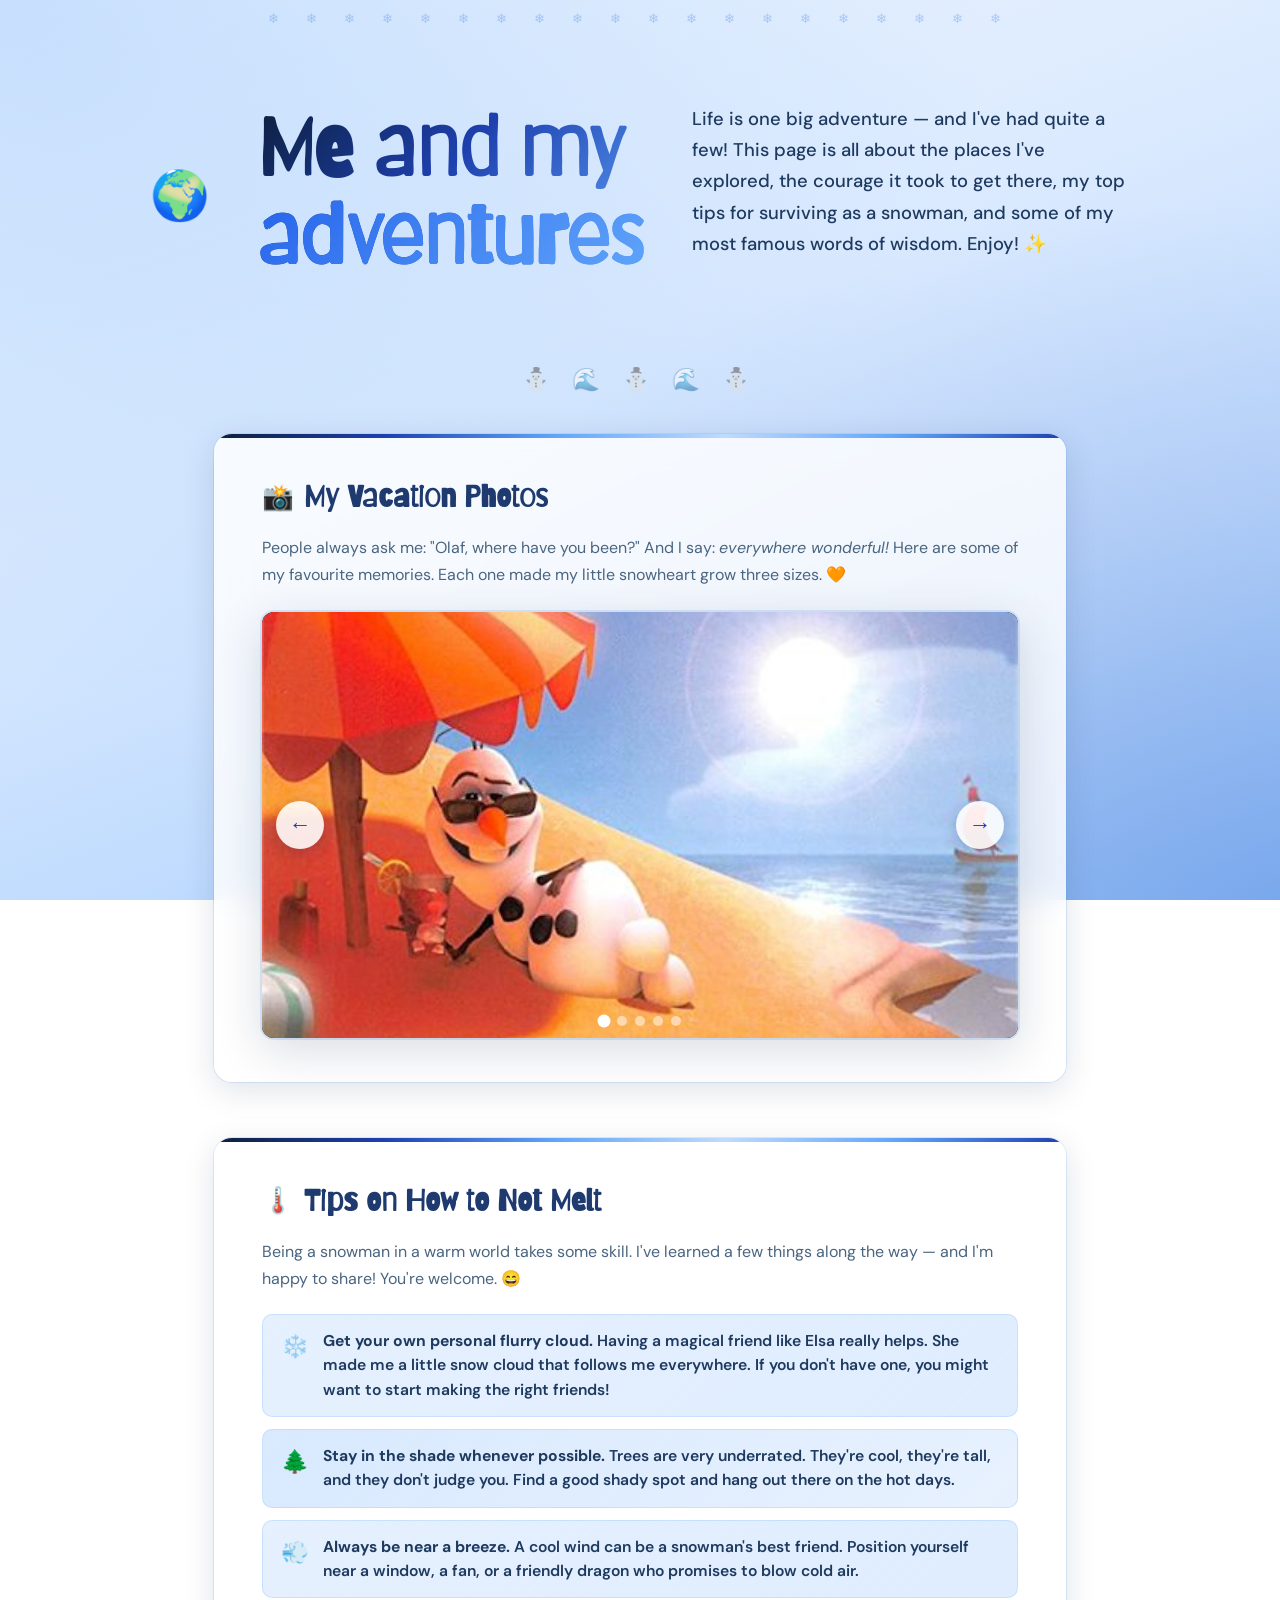
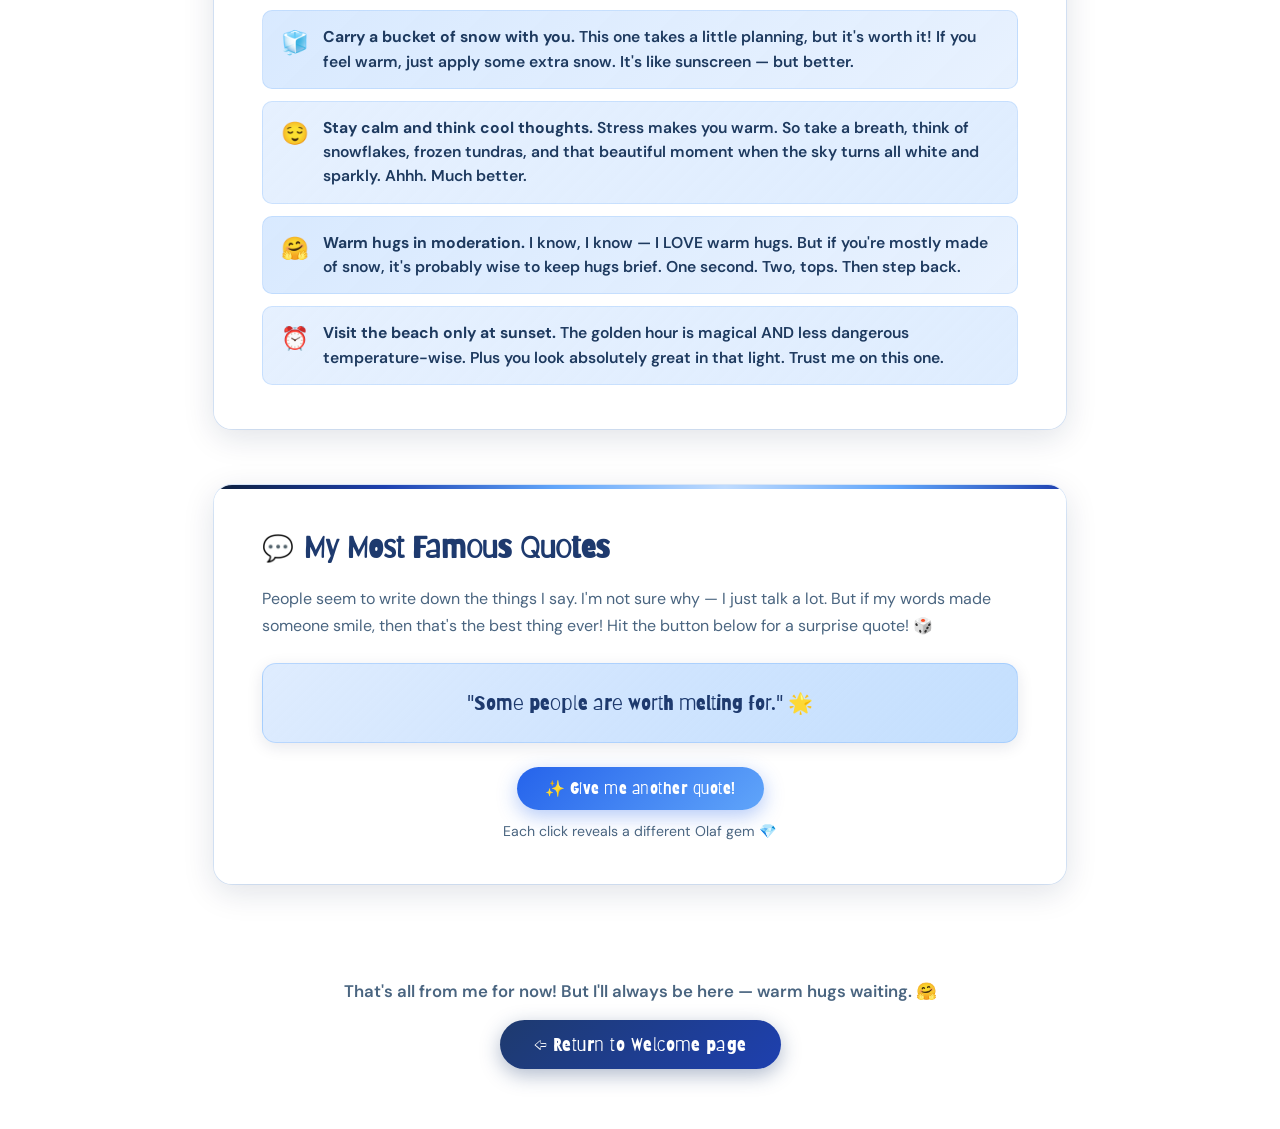
==== commit 8a485429: "snow" ====
--- a/adventures.html
+++ b/adventures.html
@@ -280,5 +280,6 @@
     });
   </script>
 
+  <script src="snowflakes.js"></script>
 </body>
 </html>
--- a/styles.css
+++ b/styles.css
@@ -1,5 +1,5 @@
 /* ========================================
-   OLAF'S WEBSITE — Global Styles (Magical Edition)
+   OLAF'S WEBSITE — Global Styles
    ======================================== */
 
 @import url('https://fonts.googleapis.com/css2?family=Barriecito&family=DM+Sans:wght@400;500;600;700&display=swap');
@@ -12,87 +12,45 @@
 }
 
 :root {
-  /* Blues spectrum */
-  --midnight:      #0a1628;
-  --royal-blue:    #1e40af;
-  --deep-blue:     #1a56db;
-  --cobalt:        #2563eb;
-  --sky-blue:      #38bdf8;
-  --cornflower:    #60a5fa;
-  --ice-blue:      #bae6fd;
-  --periwinkle:    #818cf8;
-  --teal:          #2dd4bf;
-  --baby-blue:     #dbeafe;
-
-  /* Sunset spectrum */
-  --sunset-violet: #7c3aed;
-  --sunset-purple: #a855f7;
-  --sunset-magenta:#ec4899;
-  --sunset-pink:   #f9a8d4;
-  --sunset-coral:  #fb7185;
-  --sunset-orange: #fb923c;
-  --carrot:        #f97316;
-  --sunset-gold:   #fbbf24;
-
-  /* Legacy (kept for compatibility) */
-  --snow-white:    #f0f8ff;
-  --warm-yellow:   #fbbf24;
-  --accent:        #a8edea;
-
-  --dark-text:     #1e3a5f;
-  --light-text:    #ffffff;
-  --soft-bg:       rgba(219, 234, 254, 0.65);
-  --section-bg:    rgba(255, 255, 255, 0.80);
-  --border-r:      20px;
-  --shadow:        0 8px 40px rgba(30, 58, 95, 0.14), 0 0 0 1px rgba(96, 165, 250, 0.2);
+  --midnight:    #0d1f3c;
+  --navy:        #1e3a6e;
+  --royal-blue:  #1e40af;
+  --deep-blue:   #2563eb;
+  --mid-blue:    #3b82f6;
+  --sky-blue:    #60a5fa;
+  --light-blue:  #93c5fd;
+  --pale-blue:   #bfdbfe;
+  --ice-blue:    #dbeafe;
+  --snow:        #eff6ff;
+
+  --dark-text:   #0f2044;
+  --body-text:   #1e3a5f;
+  --muted-text:  #4a6580;
+  --light-text:  #ffffff;
+
+  --border-r:    18px;
+  --shadow-sm:   0 4px 16px rgba(15, 32, 68, 0.10);
+  --shadow-md:   0 8px 32px rgba(15, 32, 68, 0.13);
+  --shadow-lg:   0 12px 48px rgba(15, 32, 68, 0.16);
 }
 
 html {
   scroll-behavior: smooth;
 }
 
-/* ---- Animations ---- */
-@keyframes shimmer {
-  0%   { background-position: -300% center; }
-  100% { background-position: 300% center; }
-}
-
+/* ---- Single animation: gentle float for Olaf only ---- */
 @keyframes float {
-  0%, 100% { transform: translateY(0) rotate(-1.5deg); }
-  50%       { transform: translateY(-20px) rotate(1.5deg); }
-}
-
-@keyframes sparkle {
-  0%, 100% { opacity: 0; transform: scale(0) rotate(0deg); }
-  50%       { opacity: 1; transform: scale(1.2) rotate(180deg); }
-}
-
-@keyframes pulse-glow {
-  0%, 100% { box-shadow: 0 8px 40px rgba(30,58,95,0.12), 0 0 0 1px rgba(96,165,250,0.2); }
-  50%       { box-shadow: 0 8px 48px rgba(56,189,248,0.22), 0 0 0 1px rgba(129,140,248,0.35); }
-}
-
-/* ---- Body: full blue-to-sunset gradient ---- */
+  0%, 100% { transform: translateY(0); }
+  50%       { transform: translateY(-16px); }
+}
+
+/* ---- Body ---- */
 body {
   font-family: 'DM Sans', sans-serif;
   background:
-    radial-gradient(ellipse at 15% 8%,  rgba(56,189,248,0.4) 0%, transparent 48%),
-    radial-gradient(ellipse at 85% 6%,  rgba(129,140,248,0.35) 0%, transparent 44%),
-    radial-gradient(ellipse at 50% 92%, rgba(251,146,60,0.45) 0%, transparent 50%),
-    radial-gradient(ellipse at 8%  78%, rgba(249,168,212,0.4) 0%, transparent 44%),
-    radial-gradient(ellipse at 92% 75%, rgba(251,191,36,0.35) 0%, transparent 44%),
-    linear-gradient(168deg,
-      #dbeafe  0%,
-      #93c5fd 14%,
-      #60a5fa 26%,
-      #a5f3fc 38%,
-      #c4b5fd 50%,
-      #f9a8d4 62%,
-      #fca5a1 72%,
-      #fb923c 82%,
-      #fbbf24 91%,
-      #fef9c3 100%
-    );
+    radial-gradient(ellipse at 0% 0%,   rgba(96, 165, 250, 0.28) 0%, transparent 55%),
+    radial-gradient(ellipse at 100% 100%, rgba(30, 64, 175, 0.22) 0%, transparent 55%),
+    linear-gradient(160deg, #eff6ff 0%, #dbeafe 40%, #bfdbfe 70%, #93c5fd 100%);
   background-attachment: fixed;
   min-height: 100vh;
   color: var(--dark-text);
@@ -100,22 +58,57 @@
 
 /* ---- Snowflake decoration ---- */
 body::before {
-  content: '✦ ❄ ✦ ❄ ✦ ❄ ✦ ❄ ✦ ❄ ✦ ❄ ✦ ❄ ✦ ❄ ✦ ❄ ✦ ❄ ✦';
+  content: '❄ ❄ ❄ ❄ ❄ ❄ ❄ ❄ ❄ ❄ ❄ ❄ ❄ ❄ ❄ ❄ ❄ ❄ ❄ ❄';
   display: block;
   text-align: center;
-  letter-spacing: 14px;
+  letter-spacing: 12px;
   font-size: 13px;
-  background: linear-gradient(90deg,
-    #38bdf8, #818cf8, #ec4899, #fb923c, #fbbf24, #38bdf8, #818cf8
-  );
-  background-size: 400% auto;
-  -webkit-background-clip: text;
-  -webkit-text-fill-color: transparent;
-  background-clip: text;
-  animation: shimmer 5s linear infinite;
-  padding: 12px 0 6px;
+  color: rgba(59, 130, 246, 0.35);
+  padding: 10px 0 4px;
   overflow: hidden;
   white-space: nowrap;
+}
+
+/* ---- Navigation Bar ---- */
+.navbar {
+  display: flex;
+  align-items: center;
+  justify-content: space-between;
+  padding: 14px 40px;
+  background: rgba(239, 246, 255, 0.80);
+  backdrop-filter: blur(20px);
+  -webkit-backdrop-filter: blur(20px);
+  border-bottom: 1px solid rgba(96, 165, 250, 0.3);
+  box-shadow: 0 1px 16px rgba(15, 32, 68, 0.08);
+  position: sticky;
+  top: 0;
+  z-index: 100;
+}
+
+.navbar .logo {
+  font-family: 'Barriecito', cursive;
+  font-size: 1.8rem;
+  color: var(--royal-blue);
+  text-decoration: none;
+  letter-spacing: 1px;
+}
+
+.navbar .logo span {
+  color: var(--sky-blue);
+}
+
+.nav-links a {
+  text-decoration: none;
+  font-weight: 700;
+  color: var(--navy);
+  margin-left: 24px;
+  font-size: 1rem;
+  transition: color 0.2s;
+}
+
+.nav-links a:hover,
+.nav-links a.active {
+  color: var(--deep-blue);
 }
 
 /* ---- Hero Section ---- */
@@ -127,27 +120,6 @@
   padding: 72px 60px 60px;
   max-width: 1100px;
   margin: 0 auto;
-  position: relative;
-}
-
-/* Floating sparkles */
-.hero::before {
-  content: '✦';
-  position: absolute;
-  top: 38px; left: 70px;
-  font-size: 1.6rem;
-  color: rgba(129, 140, 248, 0.65);
-  animation: sparkle 2.6s ease-in-out infinite;
-  pointer-events: none;
-}
-.hero::after {
-  content: '✦';
-  position: absolute;
-  top: 72px; right: 90px;
-  font-size: 1rem;
-  color: rgba(251, 146, 60, 0.7);
-  animation: sparkle 3.4s ease-in-out infinite 0.9s;
-  pointer-events: none;
 }
 
 .hero-text {
@@ -165,17 +137,14 @@
 .hero-image img {
   width: clamp(220px, 28vw, 380px);
   height: auto;
-  filter:
-    drop-shadow(0 16px 40px rgba(56,189,248,0.45))
-    drop-shadow(0 4px 14px rgba(251,146,60,0.25));
-  animation: float 3.2s ease-in-out infinite;
+  filter: drop-shadow(0 14px 36px rgba(37, 99, 235, 0.25));
+  animation: float 3.5s ease-in-out infinite;
 }
 
 .hero-emoji {
   font-size: 3rem;
   display: block;
   margin-bottom: 10px;
-  filter: drop-shadow(0 4px 10px rgba(56,189,248,0.6));
 }
 
 .hero h1 {
@@ -183,29 +152,26 @@
   font-size: clamp(2.8rem, 7vw, 5rem);
   line-height: 1.1;
   margin-bottom: 18px;
-  background: linear-gradient(135deg,
-    #1e40af 0%,
-    #38bdf8 25%,
-    #818cf8 50%,
-    #ec4899 72%,
-    #fb923c 88%,
-    #fbbf24 100%
-  );
-  background-size: 250% auto;
+  background: linear-gradient(135deg, var(--midnight) 0%, var(--royal-blue) 45%, var(--sky-blue) 100%);
   -webkit-background-clip: text;
   -webkit-text-fill-color: transparent;
   background-clip: text;
-  animation: shimmer 6s linear infinite;
-}
-
+}
+
+.hero h1 span {
+  background: linear-gradient(135deg, var(--deep-blue), var(--sky-blue));
+  -webkit-background-clip: text;
+  -webkit-text-fill-color: transparent;
+  background-clip: text;
+}
 
 .hero .subtitle {
   max-width: 520px;
   margin: 0 0 36px;
   font-size: 1.15rem;
   line-height: 1.7;
-  color: #2c5282;
-  font-weight: 600;
+  color: var(--body-text);
+  font-weight: 500;
 }
 
 @media (max-width: 700px) {
@@ -218,7 +184,6 @@
   .hero .subtitle {
     margin: 0 auto 28px;
   }
-  .hero::before, .hero::after { display: none; }
 }
 
 /* ---- Buttons ---- */
@@ -232,26 +197,12 @@
   text-decoration: none;
   cursor: pointer;
   border: none;
-  transition: transform 0.15s, box-shadow 0.15s, filter 0.15s;
-  position: relative;
-  overflow: hidden;
-}
-
-.btn::after {
-  content: '';
-  position: absolute;
-  inset: 0;
-  background: rgba(255, 255, 255, 0);
-  transition: background 0.2s;
-}
-
-.btn:hover::after {
-  background: rgba(255, 255, 255, 0.18);
+  transition: transform 0.15s, box-shadow 0.15s;
 }
 
 .btn:hover {
-  transform: translateY(-4px);
-  filter: brightness(1.08);
+  transform: translateY(-3px);
+  box-shadow: var(--shadow-lg);
 }
 
 .btn:active {
@@ -259,29 +210,23 @@
 }
 
 .btn-primary {
-  background: linear-gradient(135deg, #f97316, #fbbf24, #fb923c, #f97316);
-  background-size: 300% auto;
+  background: linear-gradient(135deg, var(--royal-blue), var(--deep-blue));
   color: #fff;
-  box-shadow: 0 6px 22px rgba(249,115,22,0.5);
-  animation: shimmer 4s linear infinite;
+  box-shadow: 0 6px 20px rgba(30, 64, 175, 0.38);
 }
 
 .btn-secondary {
-  background: linear-gradient(135deg, #1e40af, #38bdf8, #818cf8, #1e40af);
-  background-size: 300% auto;
+  background: linear-gradient(135deg, var(--navy), var(--royal-blue));
   color: #fff;
-  box-shadow: 0 6px 22px rgba(30,64,175,0.45);
-  animation: shimmer 4s linear infinite;
+  box-shadow: 0 6px 20px rgba(30, 58, 110, 0.35);
 }
 
 .btn-quote {
-  background: linear-gradient(135deg, #38bdf8, #818cf8, #f9a8d4, #38bdf8);
-  background-size: 300% auto;
+  background: linear-gradient(135deg, var(--deep-blue), var(--sky-blue));
   color: #fff;
   font-size: 1rem;
   padding: 12px 28px;
-  box-shadow: 0 6px 22px rgba(56,189,248,0.45);
-  animation: shimmer 4s linear infinite;
+  box-shadow: 0 6px 20px rgba(37, 99, 235, 0.35);
 }
 
 /* ---- Section wrapper ---- */
@@ -292,48 +237,28 @@
 }
 
 .section-card {
-  background: rgba(255, 255, 255, 0.80);
-  backdrop-filter: blur(18px);
-  -webkit-backdrop-filter: blur(18px);
+  background: rgba(255, 255, 255, 0.82);
+  backdrop-filter: blur(16px);
+  -webkit-backdrop-filter: blur(16px);
   border-radius: var(--border-r);
   padding: 44px 48px;
-  box-shadow: 0 8px 40px rgba(30,58,95,0.12), 0 0 0 1px rgba(96,165,250,0.22), inset 0 1px 0 rgba(255,255,255,0.9);
+  box-shadow: var(--shadow-md), 0 0 0 1px rgba(96, 165, 250, 0.2), inset 0 1px 0 rgba(255,255,255,0.9);
   position: relative;
   overflow: hidden;
-  animation: pulse-glow 4.5s ease-in-out infinite;
-}
-
-/* Rainbow top bar */
+}
+
 .section-card::before {
   content: '';
   position: absolute;
   top: 0; left: 0; right: 0;
-  height: 5px;
-  background: linear-gradient(90deg,
-    #1e40af, #38bdf8, #818cf8, #ec4899, #fb923c, #fbbf24, #2dd4bf, #1e40af
-  );
-  background-size: 300% auto;
-  animation: shimmer 4s linear infinite;
-}
-
-/* Sparkle corner accent */
-.section-card::after {
-  content: '✦';
-  position: absolute;
-  bottom: 18px; right: 22px;
-  font-size: 1.3rem;
-  color: rgba(129, 140, 248, 0.35);
-  animation: sparkle 3.8s ease-in-out infinite;
-  pointer-events: none;
+  height: 4px;
+  background: linear-gradient(90deg, var(--midnight), var(--royal-blue), var(--sky-blue), var(--pale-blue), var(--sky-blue), var(--royal-blue));
 }
 
 .section-title {
   font-family: 'Barriecito', cursive;
   font-size: 1.9rem;
-  background: linear-gradient(135deg, #1e40af, #38bdf8, #818cf8);
-  -webkit-background-clip: text;
-  -webkit-text-fill-color: transparent;
-  background-clip: text;
+  color: var(--navy);
   margin-bottom: 20px;
   display: flex;
   align-items: center;
@@ -342,7 +267,6 @@
 
 .section-title .icon {
   font-size: 1.6rem;
-  -webkit-text-fill-color: initial;
 }
 
 /* ---- About Me (Page 1) ---- */
@@ -354,71 +278,70 @@
 }
 
 .about-item {
-  border-radius: 14px;
+  border-radius: 12px;
   padding: 22px 24px;
-  position: relative;
-  overflow: hidden;
+  border: 1px solid rgba(96, 165, 250, 0.22);
   transition: transform 0.2s, box-shadow 0.2s;
-  border: 1px solid rgba(96, 165, 250, 0.25);
 }
 
 .about-item:nth-child(1) {
-  background: linear-gradient(135deg, rgba(186,230,253,0.65), rgba(165,243,252,0.45));
-  border-left: 4px solid #38bdf8;
+  background: linear-gradient(135deg, rgba(219,234,254,0.8), rgba(191,219,254,0.6));
+  border-left: 4px solid var(--deep-blue);
 }
 .about-item:nth-child(2) {
-  background: linear-gradient(135deg, rgba(196,181,253,0.55), rgba(219,234,254,0.5));
-  border-left: 4px solid #818cf8;
+  background: linear-gradient(135deg, rgba(191,219,254,0.75), rgba(147,197,253,0.5));
+  border-left: 4px solid var(--mid-blue);
 }
 .about-item:nth-child(3) {
-  background: linear-gradient(135deg, rgba(249,168,212,0.5), rgba(196,181,253,0.4));
-  border-left: 4px solid #ec4899;
+  background: linear-gradient(135deg, rgba(219,234,254,0.8), rgba(219,234,254,0.55));
+  border-left: 4px solid var(--royal-blue);
 }
 .about-item:nth-child(4) {
-  background: linear-gradient(135deg, rgba(254,215,170,0.55), rgba(253,224,225,0.45));
-  border-left: 4px solid #fb923c;
+  background: linear-gradient(135deg, rgba(147,197,253,0.55), rgba(191,219,254,0.6));
+  border-left: 4px solid var(--sky-blue);
 }
 .about-item:nth-child(5) {
-  background: linear-gradient(135deg, rgba(165,243,252,0.5), rgba(186,230,253,0.5));
-  border-left: 4px solid #2dd4bf;
+  background: linear-gradient(135deg, rgba(219,234,254,0.75), rgba(191,219,254,0.55));
+  border-left: 4px solid var(--navy);
 }
 .about-item:nth-child(6) {
-  background: linear-gradient(135deg, rgba(233,213,255,0.55), rgba(249,168,212,0.4));
-  border-left: 4px solid #a855f7;
+  background: linear-gradient(135deg, rgba(191,219,254,0.7), rgba(219,234,254,0.6));
+  border-left: 4px solid var(--light-blue);
 }
 
 .about-item:hover {
-  transform: translateY(-5px);
-  box-shadow: 0 14px 36px rgba(30, 64, 175, 0.14);
+  transform: translateY(-4px);
+  box-shadow: var(--shadow-md);
 }
 
 .about-item h3 {
   font-family: 'Barriecito', cursive;
   font-size: 1.1rem;
-  color: #1e3a5f;
+  color: var(--navy);
   margin-bottom: 8px;
 }
 
 .about-item p {
   font-size: 0.97rem;
   line-height: 1.65;
-  color: #2c5282;
+  color: var(--body-text);
 }
 
 @media (max-width: 600px) {
   .about-grid { grid-template-columns: 1fr; }
   .section-card { padding: 28px 22px; }
+  .navbar { padding: 12px 18px; }
 }
 
 /* ---- Slideshow ---- */
 .slideshow-wrapper {
   position: relative;
-  border-radius: 14px;
+  border-radius: 12px;
   overflow: hidden;
   background: #000;
   aspect-ratio: 16/9;
   max-height: 480px;
-  box-shadow: 0 10px 40px rgba(30,58,95,0.22), 0 0 0 2px rgba(56,189,248,0.25);
+  box-shadow: var(--shadow-lg), 0 0 0 2px rgba(96, 165, 250, 0.2);
 }
 
 .slides {
@@ -450,13 +373,13 @@
   display: flex;
   align-items: center;
   justify-content: center;
-  box-shadow: 0 4px 16px rgba(30, 58, 95, 0.28);
+  box-shadow: 0 4px 16px rgba(15, 32, 68, 0.25);
   color: var(--royal-blue);
 }
 
 .slide-arrow:hover {
   background: #fff;
-  transform: translateY(-50%) scale(1.12);
+  transform: translateY(-50%) scale(1.1);
 }
 
 .slide-arrow.prev { left: 14px; }
@@ -499,26 +422,25 @@
   display: flex;
   align-items: flex-start;
   gap: 14px;
-  border-radius: 12px;
+  border-radius: 10px;
   padding: 14px 18px;
   font-size: 0.98rem;
   line-height: 1.55;
   font-weight: 600;
-  color: #1e3a5f;
-  border: 1px solid rgba(96, 165, 250, 0.22);
-  transition: transform 0.15s, box-shadow 0.15s;
+  color: var(--body-text);
+  border: 1px solid rgba(96, 165, 250, 0.2);
+  transition: transform 0.15s;
 }
 
 .tips-list li:nth-child(odd) {
-  background: linear-gradient(135deg, rgba(219,234,254,0.65), rgba(196,181,253,0.4));
+  background: linear-gradient(135deg, rgba(219,234,254,0.7), rgba(191,219,254,0.5));
 }
 .tips-list li:nth-child(even) {
-  background: linear-gradient(135deg, rgba(253,224,225,0.55), rgba(254,215,170,0.5));
+  background: linear-gradient(135deg, rgba(191,219,254,0.6), rgba(219,234,254,0.65));
 }
 
 .tips-list li:hover {
-  transform: translateX(6px);
-  box-shadow: 0 4px 16px rgba(30,64,175,0.1);
+  transform: translateX(5px);
 }
 
 .tips-list li .tip-icon {
@@ -537,21 +459,17 @@
   display: flex;
   align-items: center;
   justify-content: center;
-  background: linear-gradient(135deg,
-    rgba(219,234,254,0.85) 0%,
-    rgba(196,181,253,0.65) 35%,
-    rgba(249,168,212,0.55) 68%,
-    rgba(254,215,170,0.65) 100%
-  );
-  border-radius: 16px;
+  background: linear-gradient(135deg, rgba(219,234,254,0.9) 0%, rgba(191,219,254,0.75) 50%, rgba(147,197,253,0.55) 100%);
+  border-radius: 14px;
   padding: 24px 32px;
   margin-bottom: 24px;
   font-family: 'Barriecito', cursive;
   font-size: 1.25rem;
-  color: #1e3a5f;
+  color: var(--navy);
   line-height: 1.5;
   transition: opacity 0.3s;
-  box-shadow: 0 0 0 2px rgba(56,189,248,0.3), 0 4px 20px rgba(30,58,95,0.1);
+  border: 1px solid rgba(96, 165, 250, 0.3);
+  box-shadow: var(--shadow-sm);
 }
 
 .quote-display.fade {
@@ -560,7 +478,7 @@
 
 .quote-hint {
   font-size: 0.88rem;
-  color: #5b7fa6;
+  color: var(--muted-text);
   margin-top: 12px;
 }
 
@@ -571,7 +489,7 @@
 
 .quote-history-title {
   font-size: 1rem;
-  color: #1e3a5f;
+  color: var(--navy);
   margin-bottom: 12px;
   font-weight: 700;
 }
@@ -586,12 +504,12 @@
 }
 
 .quote-history-list li {
-  background: rgba(219,234,254,0.5);
-  border-left: 3px solid #7dd3fc;
+  background: rgba(219, 234, 254, 0.5);
+  border-left: 3px solid var(--sky-blue);
   border-radius: 8px;
   padding: 10px 16px;
   font-size: 0.93rem;
-  color: #4a6580;
+  color: var(--muted-text);
   line-height: 1.5;
 }
 
@@ -604,15 +522,8 @@
 /* ---- Divider ---- */
 .divider {
   text-align: center;
-  font-size: 1.5rem;
-  letter-spacing: 10px;
-  background: linear-gradient(90deg,
-    #38bdf8, #818cf8, #ec4899, #fb923c, #fbbf24, #38bdf8
-  );
-  background-size: 300% auto;
-  -webkit-background-clip: text;
-  -webkit-text-fill-color: transparent;
-  background-clip: text;
-  animation: shimmer 4s linear infinite;
+  font-size: 1.4rem;
+  letter-spacing: 8px;
+  color: rgba(59, 130, 246, 0.5);
   margin: 8px 0 40px;
 }
